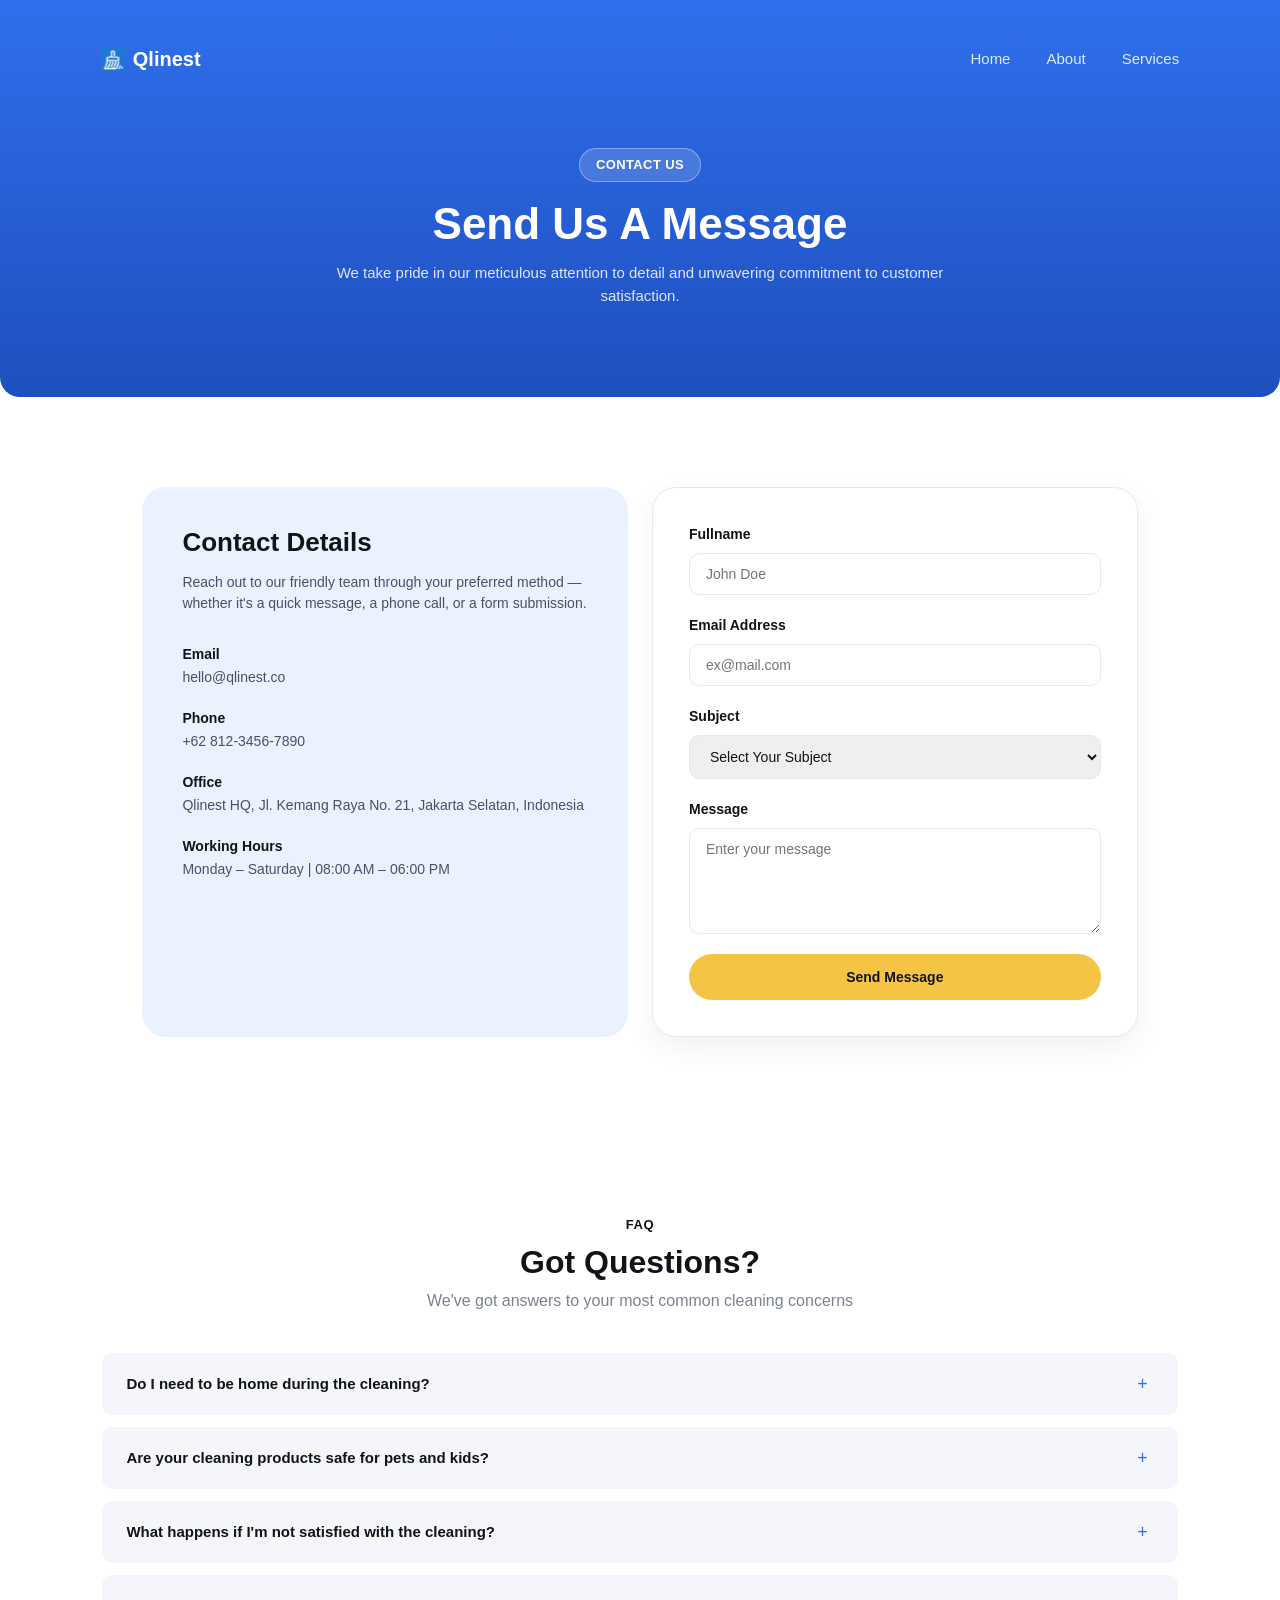
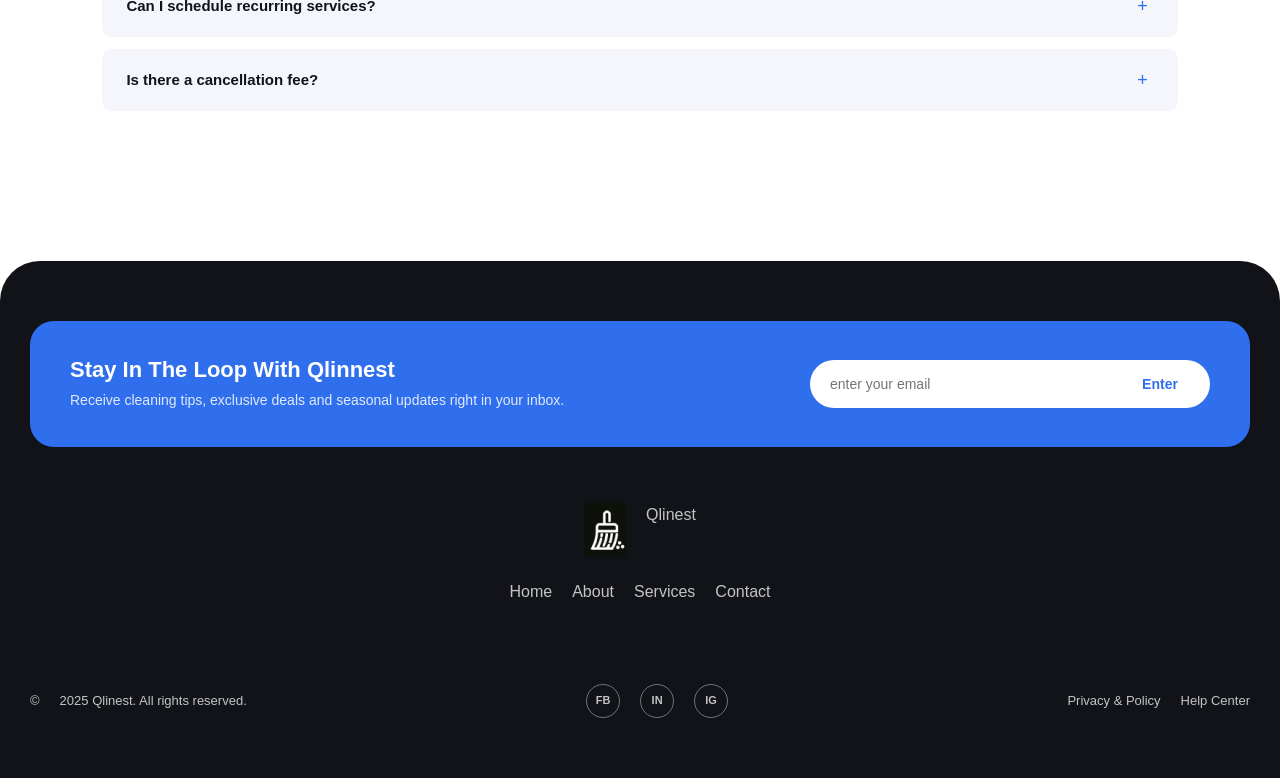
==== contact.html @ 13f0f6b9 "completed the html , css and javascript" ====
<!DOCTYPE html>
<html lang="en">
<head>
<meta charset="UTF-8">
<meta name="viewport" content="width=device-width, initial-scale=1.0">
<title>Qlinest — Contact Us</title>
<link rel="stylesheet" href="./css/style.css">
</head>
<body>

  <section class="hero contact-hero">
    <nav class="navbar">
      <div class="logo">
        <span class="logo-icon"> <img src="./assets/logo.png" alt=""> </span> Qlinest
      </div>
      <ul class="nav-links">
        <li><a href="index.html">Home</a></li>
        <li><a href="index.html#about">About</a></li>
        <li><a href="index.html#services">Services</a></li>
      </ul>
     </nav>

    <div class="contact-hero-copy">
      <span class="eyebrow-pill">CONTACT US</span>
      <h1>Send Us A Message</h1>
      <p>We take pride in our meticulous attention to detail and unwavering commitment to customer satisfaction.</p>
    </div>
  </section>

  <section class="contact-info">
    <div class="contact-details">
      <h2>Contact Details</h2>
      <p>Reach out to our friendly team through your preferred method — whether it's a quick message, a phone call, or a form submission.</p>

      <div class="detail-item">
        <h5>Email</h5>
        <p>hello@qlinest.co</p>
      </div>
      <div class="detail-item">
        <h5>Phone</h5>
        <p>+62 812-3456-7890</p>
      </div>
      <div class="detail-item">
        <h5>Office</h5>
        <p>Qlinest HQ, Jl. Kemang Raya No. 21, Jakarta Selatan, Indonesia</p>
      </div>
      <div class="detail-item">
        <h5>Working Hours</h5>
        <p>Monday – Saturday | 08:00 AM – 06:00 PM</p>
      </div>
    </div>

    <form class="contact-form" id="contactForm">
      <label for="fullname">Fullname</label>
      <input type="text" id="fullname" name="fullname" placeholder="John Doe" required>

      <label for="email">Email Address</label>
      <input type="email" id="email" name="email" placeholder="ex@mail.com" required>

      <label for="subject">Subject</label>
      <select id="subject" name="subject" required>
        <option value="" disabled selected>Select Your Subject</option>
        <option value="general">General Inquiry</option>
        <option value="booking">Booking a Service</option>
        <option value="support">Customer Support</option>
        <option value="other">Other</option>
      </select>

      <label for="message">Message</label>
      <textarea id="message" name="message" placeholder="Enter your message" rows="5" required></textarea>

      <button type="submit">Send Message</button>
    </form>
  </section>

  <div class="toast" id="successToast">
  <span class="toast-icon"> </span>
  <span>Thanks! Message sent.</span>
</div> 

    <section class="FAQs">
    <h4>FAQ</h4>
    <h1>Got Questions?</h1>
    <p>We've got answers to your most common cleaning concerns</p>
   
    <div class="questions" id="faqList">
        <div class="question">
            <div class="question-head">
                <h5>Do I need to be home during the cleaning?</h5>
                <span class="toggle-icon">+</span>
            </div>
            <p>No. As long as we have access , you can carry on with your day</p>
        </div>
        <div class="question">
            <div class="question-head">
                <h5>Are your cleaning products safe for pets and kids?</h5>
                <span class="toggle-icon">+</span>
            </div>
            <p>Yes, all our products are non-toxic and safe for children and pets.</p>
        </div>
        <div class="question">
            <div class="question-head">
                <h5>What happens if I'm not satisfied with the cleaning?</h5>
                <span class="toggle-icon">+</span>
            </div>
            <p>We'll come back and re-clean the area at no extra cost to you.</p>
        </div>
        <div class="question">
            <div class="question-head">
                <h5>Can I schedule recurring services?</h5>
                <span class="toggle-icon">+</span>
            </div>
            <p>Yes, you can set up weekly, bi-weekly, or monthly cleanings.</p>
        </div>
        <div class="question">
            <div class="question-head">
                <h5>Is there a cancellation fee?</h5>
                <span class="toggle-icon">+</span>
            </div>
            <p>No cancellation fee if you cancel at least 24 hours in advance.</p>
        </div>
    </div>

  </section>

<footer class="footer">

<div class="stay"> 
    <div>
    <h2>Stay In The Loop With Qlinnest</h2>
    <p>Receive cleaning tips, exclusive deals and seasonal updates right in your inbox.</p>
    </div>
    <div class="stayaction">
       <input type="text" placeholder="enter your email" id="textarea">
        <button id="textarea1">Enter</button>
    </div>
</div>

<div class="foot-navy">
    <span class="footnav">
         <img src="/assets/blacklogog.png" alt="">Qlinest 
    </span>
      <ul class="footnav">
        <li><a href="index.html">Home</a></li>
        <li><a href="index.html#about">About</a></li>
        <li><a href="index.html#services">Services</a></li>
        <li><a href="contact.html">Contact</a></li>
    </ul>    
</div>

<div class="bottom">
    <div class="footnav"> &copy; <p>2025 Qlinest. All rights reserved.</p>  </div>
    <div class="footnav">
        <h2>FB</h2>
        <h2>IN</h2>
        <h2>IG</h2>
    </div>
    <div class="footnav"><p>Privacy & Policy</p> <p>Help Center</p></div>
</div>

</footer>

<script src="/script.js"></script>
</body>
</html>
---- css/style.css ----
* {
  margin: 0;
  padding: 0;
  box-sizing: border-box;
}

:root {
  --blue: #2f6fed;
  --blue-dark: #1e4fbe;
  --blue-light: #eaf1ff;
  --yellow: #f6c445;
  --yellow-dark: #e6b430;
  --ink: #111318;
  --gray-700: #4a5163;
  --gray-500: #7b8194;
  --gray-200: #e6e9f0;
  --gray-100: #f4f6fb;
  --white: #ffffff;
  --radius-lg: 24px;
  --radius-md: 16px;
  --radius-sm: 10px;
  --shadow-card: 0 10px 30px rgba(17, 19, 24, 0.06);
  --container: 1200px;
}

html {
  scroll-behavior: smooth;
}

body {
  font-family: "Inter", "Segoe UI", Arial, sans-serif;
  color: var(--ink);
  line-height: 1.5;
  background: var(--white);
  overflow-x: hidden;
}

img {
  max-width: 100%;
  display: block;
}

a {
  text-decoration: none;
  color: inherit;
}

h1, h2, h3, h4, h5 {
  font-weight: 700;
  line-height: 1.2;
}

ul {
  list-style: none;
}

section {
  padding: 90px 8%;
}

/* Reusable pill / eyebrow tags */
.eyebrow-pill,
.eyebrow-pill1 {
  display: inline-block;
  padding: 6px 16px;
  border-radius: 999px;
  font-size: 13px;
  font-weight: 600;
  letter-spacing: 0.03em;
  margin-bottom: 16px;
}

.eyebrow-pill {
  background: rgba(255, 255, 255, 0.15);
  color: var(--white);
  border: 1px solid rgba(255, 255, 255, 0.35);
}

.eyebrow-pill1 {
  background: var(--blue-light);
  color: var(--blue);
}


.hero {
  background: linear-gradient(180deg, var(--blue) 0%, var(--blue-dark) 100%);
  border-radius: 0 0 20px 20px;
  padding: 30px 6% 70px;
  color: var(--white);
  position: relative;
  overflow: hidden;
}

.navbar {
  display: flex;
  align-items: center;
  padding: 14px 24px;
  max-width: var(--container);
  margin: 0 auto 60px;
  justify-content: space-between;
  position: sticky;
  top:0;
  z-index: 999;
}

.menus{
  display: flex;
  gap: 140px;
  align-items: center;
}
.logo {
  display: flex;
  align-items: center;
  gap: 8px;
  font-size: 20px;
  font-weight: 700;
  color: var(--white);
  justify-self: start;
}

.logo-icon img {
  width: 24px;
  height: 24px;
}

.nav-links {
  display: flex;
  gap: 36px;
}

.nav-links a {
  color: rgba(255, 255, 255, 0.85);
  font-weight: 500;
  font-size: 15px;
  transition: color 0.2s ease;
}

.nav-links a:hover {
  color: var(--white);
}

.nav-links a.active {
  color: var(--white);
  font-weight: 700;
}

.contact {
  background: transparent;
  color: var(--white);
  border: 1.5px solid rgba(255, 255, 255, 0.7);
  font-weight: 600;
  font-size: 14px;
  padding: 10px 22px;
  border-radius: 999px;
  justify-self: end;
  transition: background 0.2s ease, transform 0.2s ease;
}

.contact:hover {
  background: rgba(255, 255, 255, 0.15);
  transform: translateY(-2px);
}

.hero-inner {
  display: grid;
  grid-template-columns: 1.1fr 1fr;
  gap: 48px;
  max-width: var(--container);
  margin: 0 auto;
  align-items: center;
}

.hero-copy h1 {
  font-size: 52px;
  margin-bottom: 20px;
}

.hero-desc {
  font-size: 16px;
  color: rgba(255, 255, 255, 0.85);
  max-width: 460px;
  margin-bottom: 32px;
}

.hero-actions {
  display: flex;
  align-items: center;
  gap: 28px;
  flex-wrap: wrap;
  margin-bottom: 36px;
}

.hero-action {
  background: var(--yellow);
  color: var(--ink);
  font-weight: 600;
  font-size: 15px;
  padding: 15px 26px;
  border-radius: 999px;
  transition: background 0.2s ease, transform 0.2s ease;
}

.hero-action:hover {
  background: var(--yellow-dark);
  transform: translateY(-2px);
}

.social-proof {
  display: flex;
  align-items: center;
  gap: 12px;
}

.avatars {
  display: flex;
}

.avatar {
  width: 34px;
  height: 34px;
  border-radius: 50%;
  overflow: hidden;
  border: 2px solid var(--blue);
  margin-left: -10px;
  background: var(--gray-200);
  transition: transform 0.2s ease, z-index 0s;
  position: relative;
}

.avatar:first-child {
  margin-left: 0;
}

.avatar:hover {
  transform: translateY(-3px) scale(1.08);
  z-index: 2;
}

.avatar img {
  width: 100%;
  height: 100%;
  object-fit: cover;
}

.social-proof p {
  font-size: 13px;
  color: rgba(255, 255, 255, 0.85);
  line-height: 1.3;
}

.logo-strip {
  display: flex;
  gap: 32px;
  flex-wrap: wrap;
  opacity: 0.6;
  font-size: 14px;
  font-weight: 600;
  letter-spacing: 0.04em;
}

.hero-media {
  display: flex;
  justify-content: center;
}

.hero-photo {
  background: rgba(255, 255, 255, 0.1);
  border: 1px solid rgba(255, 255, 255, 0.25);
  border-radius: var(--radius-lg);
  padding: 12px;
  width: 100%;
  max-width: 420px;
}

.hero-photo img {
  border-radius: var(--radius-md);
  width: 100%;
  object-fit: cover;
  aspect-ratio: 4 / 3.4;
}


.about {
  max-width: var(--container);
  margin: 0 auto;
}
.about-head {
  display: grid;
  align-items: end;
  margin-bottom: 48px;
}

.about-head h2 {
  font-size: 36px;
  margin-top: 12px;
}

.about-head p {
  color: var(--gray-700);
  font-size: 15px;
}

.stats {
  display: grid;
  grid-template-columns: repeat(4, 1fr);
  gap: 24px;
  text-align: center;
  border-top: 1px solid var(--gray-200);
  padding-top: 40px;
}

.stat-num1 {
  display: block;
  font-size: 32px;
  font-weight: 700;
  color: var(--blue);
  margin-bottom: 6px;
}

.stat-label {
  font-size: 14px;
  color: var(--gray-500);
}

.uniqueness {
  display: flex; 
  background: var(--blue-light);
  gap: 100px;
}

.chooseoptions {
  display: grid;
  grid-template-columns: 1fr 1fr;
  gap: 24px;
  border-radius: var(--radius-lg);
}

.chooseoptions > div {
  transition: transform 0.2s ease;
}

.chooseoptions > div:hover {
  transform: translateY(-4px);
}

.chooseoptions img {
  width: 44px;
  height: 44px;
  margin-bottom: 16px;
  border-radius: 10px;
}
.chooseus h5{
    border-radius: 20px;
    padding: 10px;
    width: 10rem;
    text-align: center;
margin-bottom: 40px;
    background-color: #ffffff;
    color: #2f6fed;
}


.services {
  max-width: var(--container);
  margin: 0 auto;
  text-align: center;
}

.services h4 {
  color: var(--blue);
  font-size: 13px;
  letter-spacing: 0.05em;
  text-transform: uppercase;
  margin-bottom: 10px;
}

.services h2 {
  font-size: 34px;
  margin-bottom: 10px;
}

.services > p {
  color: var(--gray-500);
  max-width: 480px;
  margin: 0 auto 44px;
}

.servives-cards {
  display: grid;
  grid-template-columns: repeat(3, 1fr);
  gap: 24px;
  margin-bottom: 40px;
}

.service-card {
  border: 1px solid var(--gray-200);
  border-radius: var(--radius-lg);
  overflow: hidden;
  text-align: left;
  background: var(--white);
  box-shadow: var(--shadow-card);
  transition: transform 0.2s ease, box-shadow 0.2s ease;
}

.service-card:hover {
  transform: translateY(-6px);
  box-shadow: 0 16px 36px rgba(17, 19, 24, 0.1);
}

.service-card img {
  width: 100%;
  background: var(--gray-100);
  object-fit: cover;
}

.service-card .card {
  padding: 20px 22px 26px;
}

.service-card h1 {
  font-size: 17px;
  font-weight: 700;
  margin-bottom: 8px;
}

.service-card p {
  font-size: 14px;
  color: var(--gray-500);
}

.services > a {
  display: inline-block;
  background: var(--yellow);
  color: var(--ink);
  font-weight: 600;
  font-size: 14px;
  padding: 13px 28px;
  border-radius: 999px;
  transition: background 0.2s ease, transform 0.2s ease;
}

.services > a:hover {
  background: var(--yellow-dark);
  transform: translateY(-2px);
}


.explanation {
  max-width: var(--container);
  margin: 0 auto;
  text-align: center;
}

.explanation h4 {
  display: inline-block;
  font-size: 12px;
  font-weight: 600;
  letter-spacing: 0.05em;
  padding: 6px 16px;
  border-radius: 999px;
  margin-bottom: 16px;
}

.explanation > h1 {
  font-size: 32px;
  margin-bottom: 8px;
}

.explanation > p {
  color: var(--gray-500);
  margin-bottom: 48px;
}

.explainparts {
  display: grid;
  grid-template-columns: 1fr 1fr;
  gap: 56px;
  text-align: left;
  align-items: center;
}

.explainblock {
  display: flex;
  gap: 18px;
  padding: 20px 0;
  border-left: 2px solid var(--gray-200);
  padding-left: 24px;
  margin-bottom: 8px;
  cursor: pointer;
  transition: border-color 0.2s ease;
}

.explainblock:hover {
  border-left-color: var(--blue);
  color: var(--blue);
}

.explainblock img {
  width: 40px;
  height: 30px;
  margin: 9px auto;
}

.explain h1 {
  font-size: 17px;
  margin-bottom: 6px;
  transition: color 0.2s ease;
}

.explain p {
  font-size: 14px;
  color: var(--gray-500);
}

.explainimage img {
  border-radius: var(--radius-lg);
  width: 100%;
  aspect-ratio: 4 / 3.6;
  object-fit: cover;
  background: var(--gray-100);
}


.Testimonials {
  background: var(--blue-light);
  border-radius: var(--radius-lg);
  max-width: var(--container);
  margin: 0 auto;
  text-align: center;
}

.Testimonials h4 {
  color: var(--blue);
  font-size: 13px;
  letter-spacing: 0.05em;
  text-transform: uppercase;
  margin-bottom: 10px;
}

.Testimonials h2 {
  font-size: 32px;
  margin-bottom: 8px;
}

.Testimonials > p {
  color: var(--gray-500);
  margin-bottom: 40px;
}

.testimonial-wrap {
  overflow: hidden;
}

.testimonial {
  display: flex;
  gap: 24px;
  overflow-x: auto; /* for carousel slide behavior */
  padding-bottom: 4px;
}

.testimonial::-webkit-scrollbar {
  display: none;
}

.testimoCard {
  background: var(--white);
  border-radius: var(--radius-md);
  padding: 28px;
  text-align: left;
  flex: 0 0 calc(33.333% - 16px);
  scroll-snap-align: start;
  transition: transform 0.2s ease, box-shadow 0.2s ease;
}

.testimoCard:hover {
  transform: translateY(-4px);
  box-shadow: 0 16px 32px rgba(17, 19, 24, 0.1);
}

/* Carousel pagination pill */
.carousel-dots {
  display: flex;
  justify-content: center;
  gap: 4px;
  margin-top: 32px;
  padding: 4px;
  background: var(--white);
  border-radius: 100px;
  width: 120px;
  margin-left: auto;
  margin-right: auto;
}

.carousel-dots .dot {
  flex: 1;
  height: 8px;
  border-radius: 999px;
  background: var(--blue-light);
  cursor: pointer;
}

.carousel-dots .dot:hover {
  background: #c7dafc;
}

.carousel-dots .dot.active {
  background: var(--blue);
}

.carousel-dots .dot.active:hover {
  background: var(--blue-dark);
}

.rating {
  display: flex;
  gap: 4px;
  margin-bottom: 16px;
}

.rating img {
  width: 16px;
  height: 16px;
  background: var(--yellow);
  border-radius: 2px;
}

.testimoCard > p {
  font-size: 14px;
  color: var(--gray-700);
  margin-bottom: 20px;
  min-height: 84px;
}

.testimoCard hr {
  border: none;
  border-top: 1px solid var(--gray-200);
  margin-bottom: 16px;
}

.testifier {
  display: flex;
  align-items: center;
  gap: 12px;
}

.testifier img {
  width: 38px;
  height: 38px;
  border-radius: 50%;
  background: var(--gray-200);
}

.testifier h3 {
  font-size: 14px;
  font-weight: 600;
}

.promotions {
  max-width: var(--container);
  margin: 0 auto;
  text-align: center;
}

.promotions > h4 {
  color: var(--blue);
  font-size: 13px;
  letter-spacing: 0.05em;
  text-transform: uppercase;
  margin-bottom: 10px;
}

.promotions > h1 {
  font-size: 32px;
  margin-bottom: 8px;
}

.promotions > p {
  color: var(--gray-500);
  margin-bottom: 40px;
}

.promotion {
  display: grid;
  grid-template-columns: 1fr 1fr;
  gap: 24px;
}

.promotext {
  background: linear-gradient(135deg, #eef4ff, #dbe8fd);
  color: var(--blue);
  border-radius: var(--radius-lg);
  padding: 20px;
  text-align: left;
  display: flex;
  min-height: 220px;
  transition: transform 0.2s ease, box-shadow 0.2s ease;
}

.promotext:hover {
  transform: translateY(-4px);
  box-shadow: 0 16px 32px rgba(17, 19, 24, 0.12);
}

.promotent{
    flex-direction: column;
}

.promotext h1 {
  font-size: 24px;
  margin-bottom: 12px;
}

.promotext p {
  font-size: 14px;
  color: var(--gray-700);
  margin-bottom: 24px;
}

.promotext a {
  display: inline-block;
  background: var(--yellow);
  color: var(--ink);
  font-weight: 600;
  font-size: 14px;
  padding: 12px 24px;
  border-radius: 999px;
  width: fit-content;
  transition: background 0.2s ease, transform 0.2s ease;
}

.promotext a:hover {
  background: var(--yellow-dark);
  transform: translateY(-2px);
}

.FAQs {
  max-width: 80rem;
  margin: 0 auto;
  text-align: center;
}

.FAQs h4 {
  font-size: 13px;
  letter-spacing: 0.05em;
  text-transform: uppercase;
  margin-bottom: 10px;
}

.FAQs > h1 {
  font-size: 32px;
  margin-bottom: 8px;
}

.FAQs > p {
  color: var(--gray-500);
  margin-bottom: 40px;
}

.questions {
  text-align: left;
  display: flex;
  flex-direction: column;
  gap: 12px;
}

.question {
  background: var(--gray-100);
  border-radius: var(--radius-sm);
  padding: 20px 24px;
  cursor: pointer;
  transition: background 0.2s ease;
}

.question:hover {
  background: #0758fb3b;
}

.question.open {
  background: var(--blue-light);
}

.question.open:hover {
  background: var(--blue-light);
}

.question-head {
  display: flex;
  align-items: center;
  justify-content: space-between;
  gap: 16px;
}

.question h5 {
  font-size: 15px;
  font-weight: 600;
  color: var(--ink);
}

.question p {
  font-size: 14px;
  color: var(--gray-500);
  margin-top: 8px;
  display: none;
}

.question.open p {
  display: block;
}

.toggle-icon {
  flex-shrink: 0;
  width: 22px;
  height: 22px;
  display: flex;
  align-items: center;
  justify-content: center;
  font-size: 18px;
  font-weight: 400;
  color: var(--blue);
  line-height: 1;
  transition: transform 0.2s ease;
}

.question:hover .toggle-icon {
  transform: scale(1.15);
}

.booking {
  max-width: var(--container);
  margin: 60px auto;
  background: var(--blue);
  border-radius: var(--radius-lg);
  display: grid;
  grid-template-columns: 1fr 1.4fr 1fr;
  align-items: center;
  gap: 24px;
  padding: 48px;
  color: var(--white);
  text-align: center;
}

.booking img {
  border-radius: var(--radius-md);
  width: 100%;
  aspect-ratio: 3 / 3.4;
}

.booking h1 {
  font-size: 30px;
  margin-bottom: 12px;
}

.booking h1 span {
  color:#1e4fbe;
}

.booking p {
  font-size: 15px;
  color: rgba(255, 255, 255, 0.85);
  margin-bottom: 24px;
}

.booking a {
  display: inline-block;
  background: var(--yellow);
  color: var(--ink);
  font-weight: 600;
  font-size: 14px;
  padding: 13px 28px;
  border-radius: 999px;
  transition: background 0.2s ease, transform 0.2s ease;
}

.booking a:hover {
  background: var(--yellow-dark);
  transform: translateY(-2px);
}


.blogs {
  max-width: var(--container);
  margin: 0 auto;
  text-align: center;
}

.blogs h4 {
  color: var(--blue);
  font-size: 13px;
  letter-spacing: 0.05em;
  text-transform: uppercase;
  margin-bottom: 10px;
}

.blogs > h1 {
  font-size: 32px;
  margin-bottom: 8px;
}

.blogs > p {
  color: var(--gray-500);
  margin-bottom: 44px;
}

.blogCards {
  display: grid;
  grid-template-columns: 1fr 1fr;
  gap: 24px;
  text-align: left;
}

.blogcontain{
  display: flex;
  flex-direction: column;
  flex: 1;
  gap: 4px;
  text-align: left;
}

.blogCard {
  border-radius: var(--radius-lg);
  overflow: hidden;
  background: var(--gray-100);
  box-shadow: var(--shadow-card);
  transition: transform 0.2s ease, box-shadow 0.2s ease;
}

.blogCard:hover {
  transform: translateY(-4px);
  box-shadow: 0 16px 32px rgba(17, 19, 24, 0.1);
}

.blogCard img {
  width: 100%;
  aspect-ratio: 16 / 10;
  object-fit: cover;
  background: var(--gray-200);
  transition: transform 0.3s ease;
}

.blogCard:hover img {
  transform: scale(1.04);
}

.blogCard h2,
.blogCards h2 {
  font-size: 17px;
  margin: 18px 20px 8px;
}

.blogcontain h2 {
  margin: 0;
}

.blogCard p,
.blogCards .blog > p {
  font-size: 13px;
  margin: 0 20px 10px;
}

.blogcontain p {
  margin: 0;
}

.readmore {
  display: flex;
  gap: 6px;
  margin: 0 20px 20px;
  color: var(--blue);
  font-weight: 600;
  font-size: 13px;
  width: fit-content;
  transition: gap 0.2s ease, color 0.2s ease;
}

.blogcontain .readmore {
  margin: 4px 0 0;
}

.readmore:hover {
  gap: 10px;
  color: var(--blue-dark);
}

.blogCards > div:last-child {
  display: flex;
  flex-direction: column;
  gap: 16px;
}

.blogCards > div:last-child .blog {
  display: flex;
  gap: 14px;
  align-items: center;
  background: var(--gray-100);
  border-radius: var(--radius-md);
  padding: 10px;
  transition: background 0.2s ease;
}

.blogCards > div:last-child .blog:hover {
  background: var(--gray-200);
}


.footer {
  background: var(--ink);
  color: rgba(255, 255, 255, 0.75);
  border-radius: 40px 40px 0 0;
  margin-top: 60px;
  padding: 60px 30px;
}

.stay{
    display: flex;
    justify-content: space-between;
    align-items: center;
    flex-wrap: wrap;
    gap: 24px;
    background: var(--blue);
    border-radius: var(--radius-lg);
    padding: 36px 40px;
    margin-bottom: 56px;
}

.stay h2 {
  color: var(--white);
  font-size: 22px;
  margin-bottom: 6px;
}

.stay p {
  color: rgba(255, 255, 255, 0.85);
  font-size: 14px;
}

.foot-navy{
    display: flex;
    flex-direction: column;
    align-items: center;
    gap: 24px;
    padding-bottom: 5rem;
}

.foot-logo {
  display: flex;
  align-items: center;
  gap: 8px;
  font-size: 20px;
  font-weight: 700;
  color: var(--white);
}

.foot-logo img {
  width: 24px;
  height: 24px;
}

.foot-links {
  display: flex;
  gap: 28px;
  font-size: 14px;
  color: rgba(255, 255, 255, 0.75);
}

.foot-links li {
  cursor: pointer;
  transition: color 0.2s ease;
}

.foot-links li:hover {
  color: var(--white);
}

.footnav{
    display: flex;
    justify-content: center;
    gap: 20px;
}
.stayaction{
    display: flex;
}
#textarea1{
  background: var(--white);
  border: none;
  border-radius: 0px 100px 100px 0px;
  font-size: 14px;
  width: 100px;
  height: 48px;
  color: var(--blue);
  font-weight: bold;
  cursor: pointer;
  transition: background 0.2s ease, color 0.2s ease;

}

#textarea1:hover {
  background: var(--yellow);
  color: var(--ink);
}

#textarea {
  background: var(--white);
  border: none;
  border-radius: 100px 0px 0px 100px;
  padding: 14px 20px;
  font-size: 14px;
  width: 300px;
  max-width: 100%;
  resize: none;
  height: 48px;
  font-family: inherit;
}

.bottom {
  display: flex;
  justify-content: space-between;
  align-items: center;
  flex-wrap: wrap;
  gap: 16px;
  font-size: 13px;
}

.bottom .footnav h2 {
  width: 34px;
  height: 34px;
  border-radius: 50%;
  border: 1px solid rgba(255, 255, 255, 0.4);
  display: flex;
  align-items: center;
  justify-content: center;
  font-size: 11px;
  font-weight: 600;
  cursor: pointer;
  transition: color 0.2s ease, transform 0.2s ease, border-color 0.2s ease;
}

.bottom .footnav h2:hover {
  color: var(--blue);
  border-color: var(--blue);
  transform: translateY(-2px);
}

.bottom .footnav p {
  cursor: pointer;
  transition: color 0.2s ease;
}

.bottom .footnav p:hover {
  color: var(--white);
}

/* Contact hero (shorter than homepage hero) */
.contact-hero {
  padding-bottom: 90px;
  text-align: center;
}

.contact-hero-copy {
  max-width: 640px;
  margin: 40px auto 0;
}

.contact-hero-copy h1 {
  font-size: 44px;
  margin: 16px 0 12px;
}

.contact-hero-copy p {
  font-size: 15px;
  color: rgba(255, 255, 255, 0.85);
}

.contact-hero .eyebrow-pill {
  margin-bottom: 0;
}

/* Contact info section */
.contact-info {
  max-width: var(--container);
  margin: 0 auto;
  display: grid;
  grid-template-columns: 1fr 1fr;
  gap: 24px;
  align-items: stretch;
}

.contact-details {
  background: var(--blue-light);
  border-radius: var(--radius-lg);
  padding: 40px;
  display: flex;
  flex-direction: column;
}

.contact-details h2 {
  font-size: 26px;
  margin-bottom: 14px;
}

.contact-details > p {
  color: var(--gray-700);
  font-size: 14px;
  margin-bottom: 32px;
}

.detail-item {
  margin-bottom: 22px;
}

.detail-item:last-child {
  margin-bottom: 0;
}

.detail-item h5 {
  font-size: 14px;
  font-weight: 700;
  margin-bottom: 4px;
}

.detail-item p {
  font-size: 14px;
  color: var(--gray-700);
}

/* submission message*/
.toast {
  position: fixed;
  bottom: 32px;
  left: 50%;
  transform: translateX(-50%) translateY(20px);
  background: var(--ink);
  color: var(--white);
  font-size: 14px;
  font-weight: 600;
  padding: 14px 24px;
  border-radius: 999px;
  box-shadow: 0 12px 30px rgba(17, 19, 24, 0.25);
  display: flex;
  align-items: center;
  gap: 10px;
  opacity: 0;
  pointer-events: none;
  transition: opacity 0.3s ease, transform 0.3s ease;
  z-index: 1000;
}

.toast.show {
  opacity: 1;
  transform: translateX(-50%) translateY(0);
}

.toast-icon {
  width: 20px;
  height: 20px;
  border-radius: 50%;
  background: var(--blue);
  display: flex;
  align-items: center;
  justify-content: center;
  font-size: 12px;
  flex-shrink: 0;
} 

/* Contact form */
.contact-form {
  background: var(--white);
  border: 1px solid var(--gray-200);
  border-radius: var(--radius-lg);
  padding: 36px;
  display: flex;
  flex-direction: column;
  box-shadow: var(--shadow-card);
}

.contact-form label {
  font-size: 14px;
  font-weight: 600;
  margin-bottom: 8px;
}

.contact-form input,
.contact-form select,
.contact-form textarea {
  border: 1px solid var(--gray-200);
  border-radius: var(--radius-sm);
  padding: 12px 16px;
  font-size: 14px;
  font-family: inherit;
  color: var(--ink);
  margin-bottom: 20px;
  transition: border-color 0.2s ease;
}

.contact-form input:hover,
.contact-form select:hover,
.contact-form textarea:hover {
  border-color: var(--gray-500);
}

.contact-form input:focus,
.contact-form select:focus,
.contact-form textarea:focus {
  outline: none;
  border-color: var(--blue);
}

.contact-form textarea {
  resize: vertical;
  min-height: 100px;
}

.contact-form button {
  background: var(--yellow);
  color: var(--ink);
  font-weight: 600;
  font-size: 14px;
  padding: 15px 26px;
  border: none;
  border-radius: 999px;
  cursor: pointer;
  transition: background 0.2s ease, transform 0.2s ease;
}

.contact-form button:hover {
  background: var(--yellow-dark);
  transform: translateY(-2px);
}


/* RESPONSIVE — TABLET (≤1024px) */

@media (max-width: 1024px) {

    .contact-info {
    grid-template-columns: 1fr;
  }

  section {
    padding: 70px 6%;
  }

  .hero-inner {
    grid-template-columns: 1fr;
    text-align: center;
  }

  .hero-desc {
    max-width: 100%;
    margin-left: auto;
    margin-right: auto;
  }

  .hero-actions {
    justify-content: center;
  }

  .logo-strip {
    justify-content: center;
  }

  .hero-media {
    margin-top: 32px;
  }

  .stats {
    grid-template-columns: repeat(2, 1fr);
    row-gap: 32px;
  }

  .uniqueness {
    flex-direction: column;
    gap: 40px;
    padding: 50px 6%;
  }

  .chooseoptions {
    grid-template-columns: 1fr;
  }

  .servives-cards {
    grid-template-columns: repeat(2, 1fr);
  }

  .explainparts {
    grid-template-columns: 1fr;
  }

  .explainimage {
    order: -1;
  }

  .testimonial {
    grid-template-columns: 1fr;
    gap: 20px;
  }
 .testimoCard {
    flex: 0 0 calc(50% - 12px);
  }
  .promotion {
    grid-template-columns: 1fr;
  }

  .booking {
    grid-template-columns: 1fr;
    text-align: center;
  }

  .booking img {
    max-width: 220px;
    margin: 0 auto;
    aspect-ratio: 16 / 9;
  }


  .blogCards {
    grid-template-columns: 1fr;
  }

  .stay {
    flex-direction: column;
    align-items: center;
    text-align: center;
    gap: 24px;
  }

  .foot-navy {
    gap: 20px;
    text-align: center;
    padding-bottom: 2.5rem;
  }
}

@media (max-width: 640px) {

     .contact-hero-copy h1 {
    font-size: 30px;
  }

  .contact-details,
  .contact-form {
    padding: 24px;
  }

  section {
    padding: 50px 6%;
  }

  .navbar {
    padding: 12px 16px;
    margin-bottom: 36px;
    position: sticky;
    top:0;
    z-index: 99;
  }

  .nav-links {
    display: none;
  }

  .contact {
    padding: 8px 16px;
    font-size: 13px;
  }

  .hero-copy h1 {
    font-size: 32px;
  }

  .hero-desc {
    font-size: 14px;
  }

  .hero-actions {
    flex-direction: column;
    align-items: center;
    gap: 18px;
  }

  .hero-action {
    width: 100%;
    text-align: center;
  }

  .about-head h2 {
    font-size: 26px;
  }

  .stats {
    grid-template-columns: 1fr 1fr;
    gap: 20px;
  }

  .stat-num1 {
    font-size: 24px;
  }

  .chooseus h1 {
    font-size: 24px;
  }

  .services h2 {
    font-size: 26px;
  }

  .servives-cards {
    grid-template-columns: 1fr;
  }

  .explanation > h1 {
    font-size: 26px;
  }

  .explainblock {
    padding-left: 16px;
    gap: 12px;
  }

  .Testimonials h2 {
    font-size: 26px;
  }

  .testimoCard {
    padding: 20px;
    flex: 0 0 100%;
  }

  .promotions > h1 {
    font-size: 24px;
  }

  .promotext {
    flex-direction: column;
    padding: 24px;
  }

  .promotext img {
    margin-top: 16px;
    width: 100%;
  }

  .FAQs > h1 {
    font-size: 26px;
  }

  .question {
    padding: 16px 18px;
  }

  .question h5 {
    font-size: 14px;
  }

  .booking {
    padding: 32px 20px;
  }

  .booking h1 {
    font-size: 22px;
  }

  .blogs > h1 {
    font-size: 26px;
  }

  .blogCards > div:last-child .blog {
    flex-direction: row;
  }

  .footer {
    padding: 50px 20px 24px;
    border-radius: 18px 18px 0 0;
  }

  .stayaction {
    width: 100%;
    max-width: 340px;
  }

  #textarea {
    width: 100%;
  }

  .bottom {
    flex-direction: column;
    text-align: center;
    gap: 14px;
  }

  .footnav {
    flex-wrap: wrap;
    justify-content: center;
  }
}


/* RESPONSIVE — SMALL PHONE (≤400px) */

@media (max-width: 400px) {

  .hero-copy h1 {
    font-size: 28px;
  }

  .logo-strip {
    display: none;
  }

  .stayaction {
    flex-direction: column;
    max-width: 100%;
  }

  #textarea,
  #textarea1 {
    width: 100%;
    border-radius: 100px;
  }

  #textarea1 {
    margin-top: 8px;
    height: 44px;
  }
 
}
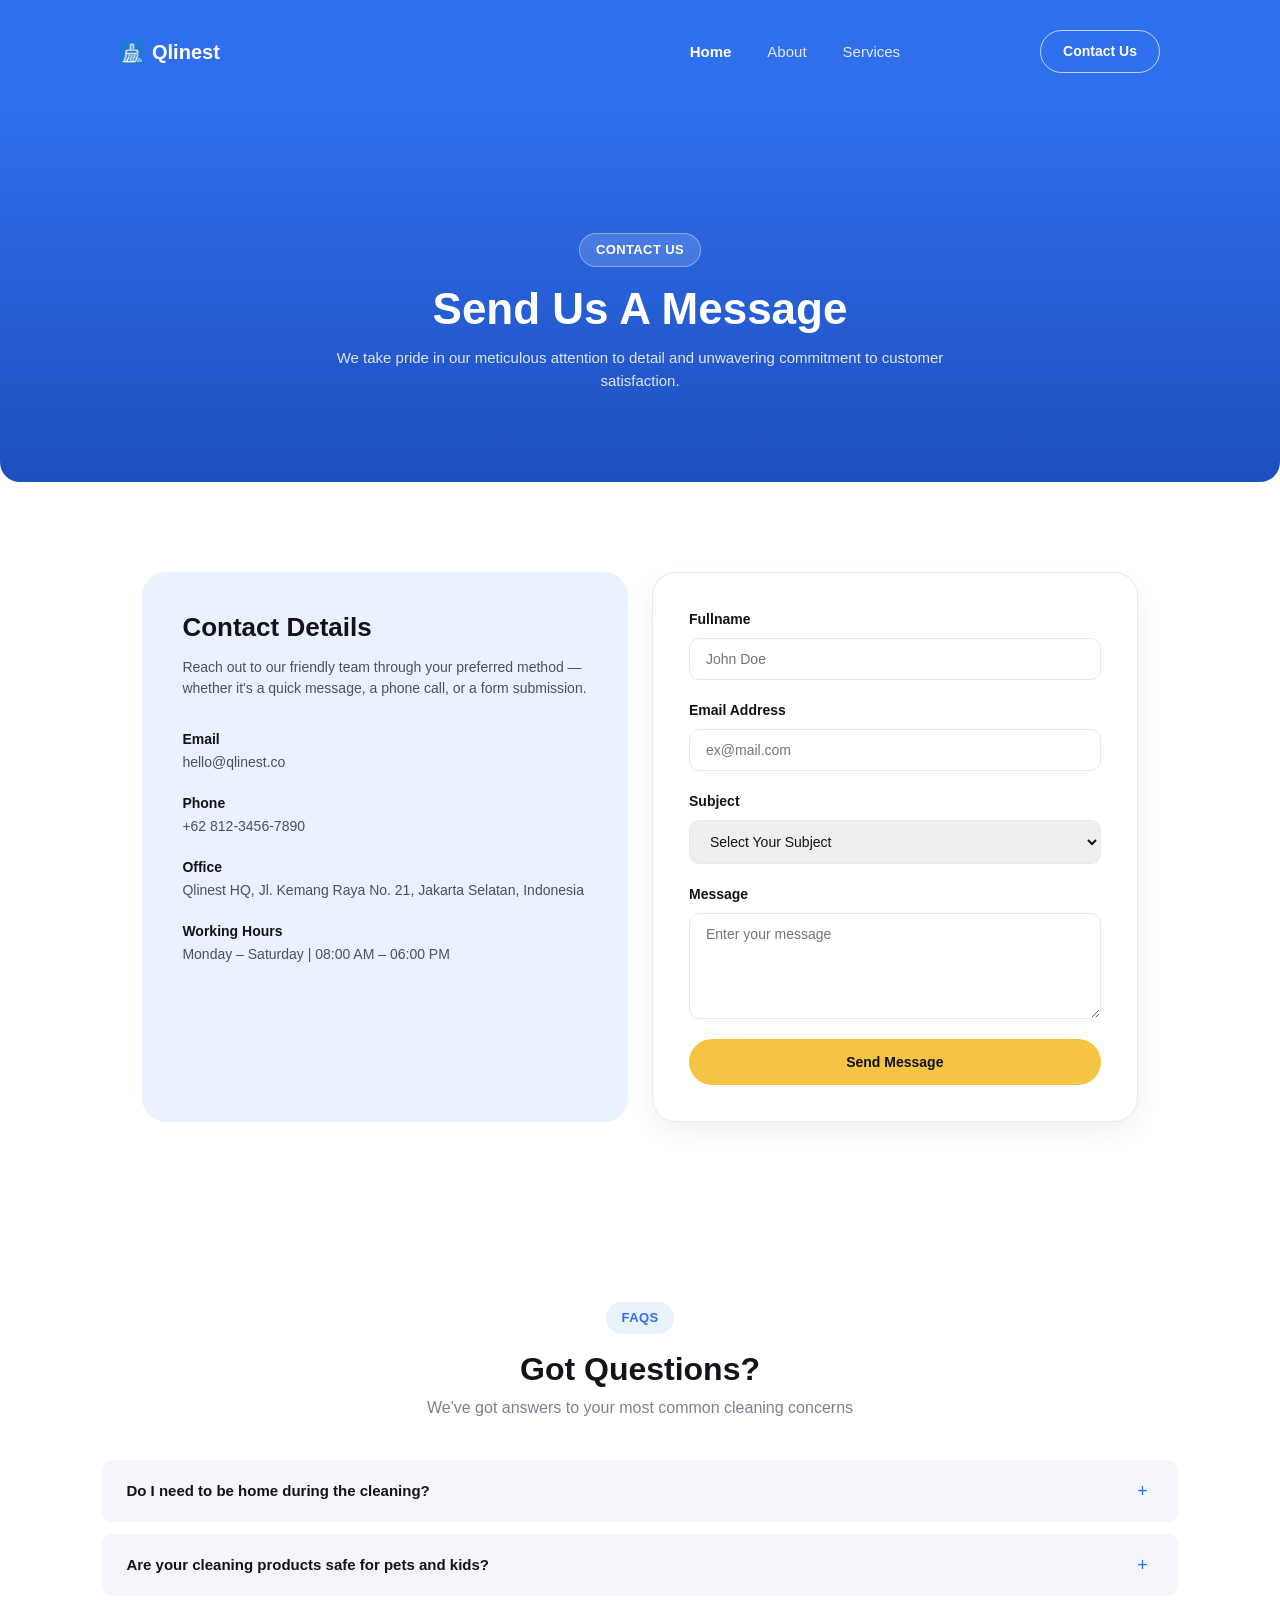
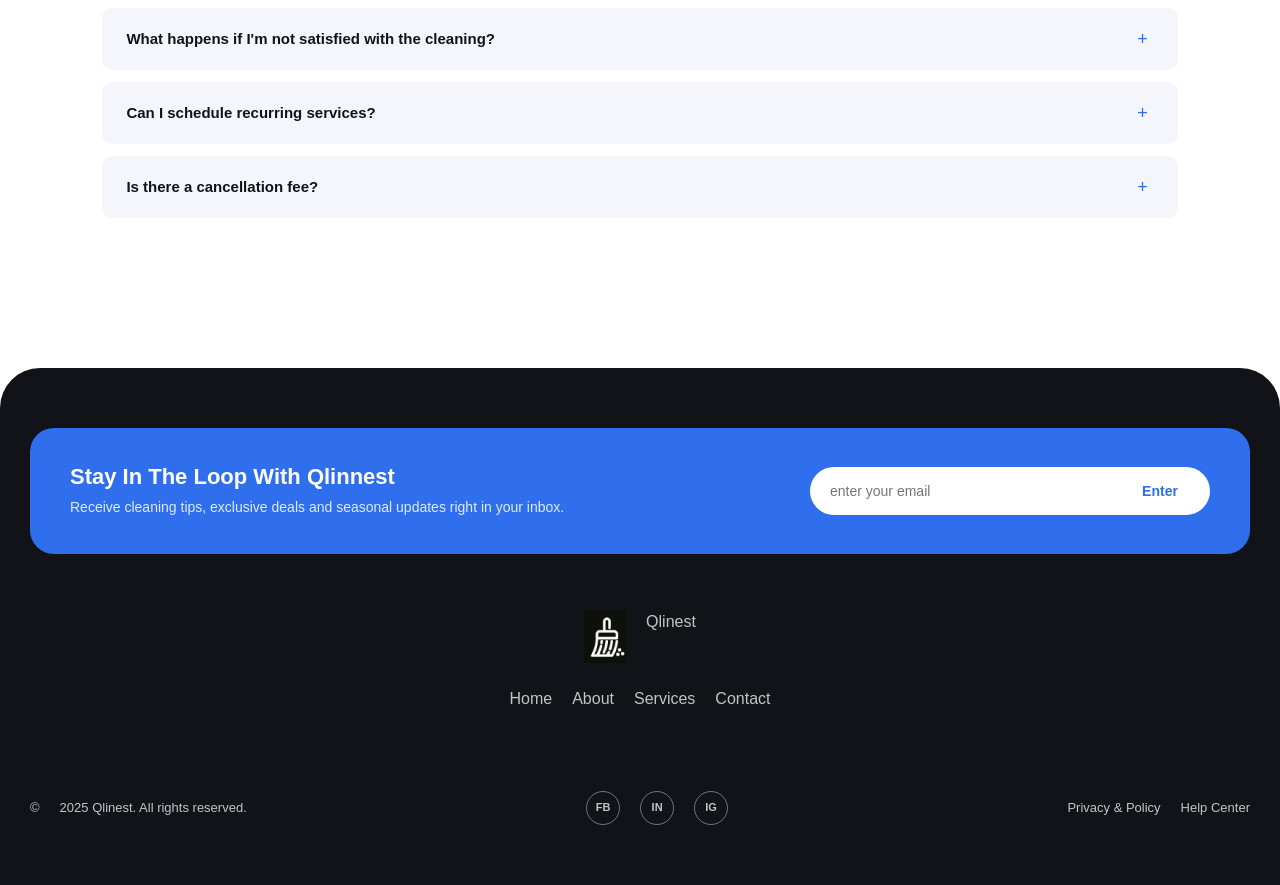
==== commit f920d7f5: "mobile responsiveness complete" ====
--- a/contact.html
+++ b/contact.html
@@ -8,17 +8,26 @@
 </head>
 <body>
 
-  <section class="hero contact-hero">
-    <nav class="navbar">
+       <nav class="navbar">
       <div class="logo">
         <span class="logo-icon"> <img src="./assets/logo.png" alt=""> </span> Qlinest
       </div>
+      <div class="amburger">
+      <div class="menus" id="menus">
+        <svg class="menubar" id="close" xmlns="http://www.w3.org/2000/svg" height="24px" viewBox="0 -960 960 960" width="24px" fill="#000000"><path d="m256-200-56-56 224-224-224-224 56-56 224 224 224-224 56 56-224 224 224 224-56 56-224-224-224 224Z"/></svg>
       <ul class="nav-links">
-        <li><a href="index.html">Home</a></li>
-        <li><a href="index.html#about">About</a></li>
-        <li><a href="index.html#services">Services</a></li>
+        <li><a href="/index.html" class="active">Home</a></li>
+        <li><a href="#about">About</a></li>
+        <li><a href="#services">Services</a></li>
       </ul>
-     </nav>
+        <a href="/contact.html" class="contact">Contact Us</a>
+      </div>
+      <svg class="menubar" id="open" xmlns="http://www.w3.org/2000/svg" height="24px" viewBox="0 -960 960 960" width="24px" fill="#000000"><path d="M120-240v-80h720v80H120Zm0-200v-80h720v80H120Zm0-200v-80h720v80H120Z"/></svg>
+      </div>
+    </nav>
+
+
+  <section class="hero contact-hero">
 
     <div class="contact-hero-copy">
       <span class="eyebrow-pill">CONTACT US</span>
@@ -77,51 +86,15 @@
   <span class="toast-icon"> </span>
   <span>Thanks! Message sent.</span>
 </div> 
-
-    <section class="FAQs">
-    <h4>FAQ</h4>
+   <section class="FAQs">
+   <span class="eyebrow-pill1">FAQS</span>
     <h1>Got Questions?</h1>
     <p>We've got answers to your most common cleaning concerns</p>
    
     <div class="questions" id="faqList">
-        <div class="question">
-            <div class="question-head">
-                <h5>Do I need to be home during the cleaning?</h5>
-                <span class="toggle-icon">+</span>
-            </div>
-            <p>No. As long as we have access , you can carry on with your day</p>
-        </div>
-        <div class="question">
-            <div class="question-head">
-                <h5>Are your cleaning products safe for pets and kids?</h5>
-                <span class="toggle-icon">+</span>
-            </div>
-            <p>Yes, all our products are non-toxic and safe for children and pets.</p>
-        </div>
-        <div class="question">
-            <div class="question-head">
-                <h5>What happens if I'm not satisfied with the cleaning?</h5>
-                <span class="toggle-icon">+</span>
-            </div>
-            <p>We'll come back and re-clean the area at no extra cost to you.</p>
-        </div>
-        <div class="question">
-            <div class="question-head">
-                <h5>Can I schedule recurring services?</h5>
-                <span class="toggle-icon">+</span>
-            </div>
-            <p>Yes, you can set up weekly, bi-weekly, or monthly cleanings.</p>
-        </div>
-        <div class="question">
-            <div class="question-head">
-                <h5>Is there a cancellation fee?</h5>
-                <span class="toggle-icon">+</span>
-            </div>
-            <p>No cancellation fee if you cancel at least 24 hours in advance.</p>
-        </div>
-    </div>
+     
+  </section>
 
-  </section>
 
 <footer class="footer">
 
--- a/css/style.css
+++ b/css/style.css
@@ -23,6 +23,9 @@
   --container: 1200px;
 }
 
+.menubar{
+  display: none;
+}
 html {
   scroll-behavior: smooth;
 }
@@ -35,6 +38,9 @@
   overflow-x: hidden;
 }
 
+.navbar{
+  position: relative;
+}
 img {
   max-width: 100%;
   display: block;
@@ -80,34 +86,40 @@
   background: var(--blue-light);
   color: var(--blue);
 }
-
+.eyebrow-pill2 {
+  background: var(--gray-100);
+  padding: 9px;
+  border-radius: 20px;
+  color: var(--blue);
+}
 
 .hero {
   background: linear-gradient(180deg, var(--blue) 0%, var(--blue-dark) 100%);
   border-radius: 0 0 20px 20px;
-  padding: 30px 6% 70px;
   color: var(--white);
   position: relative;
   overflow: hidden;
 }
 
 .navbar {
-  display: flex;
-  align-items: center;
-  padding: 14px 24px;
-  max-width: var(--container);
-  margin: 0 auto 60px;
+  background: var(--blue);
+  display: flex;
+  align-items: center;
   justify-content: space-between;
+  padding: 30px 120px;
+  max-width: 100%;
+  margin: 0 auto;
   position: sticky;
-  top:0;
+  top: 0;
   z-index: 999;
 }
 
-.menus{
+.menus {
   display: flex;
   gap: 140px;
   align-items: center;
 }
+
 .logo {
   display: flex;
   align-items: center;
@@ -159,6 +171,10 @@
 .contact:hover {
   background: rgba(255, 255, 255, 0.15);
   transform: translateY(-2px);
+}
+
+.menu-toggle {
+  display: none;
 }
 
 .hero-inner {
@@ -264,10 +280,10 @@
 }
 
 .hero-photo {
-  background: rgba(255, 255, 255, 0.1);
-  border: 1px solid rgba(255, 255, 255, 0.25);
+  background: var(--white);
+  border: 1px solid var(--white);
   border-radius: var(--radius-lg);
-  padding: 12px;
+  padding: 3px;
   width: 100%;
   max-width: 420px;
 }
@@ -281,12 +297,13 @@
 
 
 .about {
-  max-width: var(--container);
   margin: 0 auto;
 }
 .about-head {
   display: grid;
-  align-items: end;
+  grid-template-columns: repeat(2, 1fr);
+  align-items: center;
+  gap: 8rem;
   margin-bottom: 48px;
 }
 
@@ -303,8 +320,7 @@
 .stats {
   display: grid;
   grid-template-columns: repeat(4, 1fr);
-  gap: 24px;
-  text-align: center;
+  gap: 20rem;
   border-top: 1px solid var(--gray-200);
   padding-top: 40px;
 }
@@ -361,8 +377,7 @@
 
 
 .services {
-  max-width: var(--container);
-  margin: 0 auto;
+  margin: auto;
   text-align: center;
 }
 
@@ -388,7 +403,7 @@
 .servives-cards {
   display: grid;
   grid-template-columns: repeat(3, 1fr);
-  gap: 24px;
+  gap: 3rem;
   margin-bottom: 40px;
 }
 
@@ -446,7 +461,6 @@
 
 
 .explanation {
-  max-width: var(--container);
   margin: 0 auto;
   text-align: center;
 }
@@ -474,9 +488,13 @@
 .explainparts {
   display: grid;
   grid-template-columns: 1fr 1fr;
-  gap: 56px;
   text-align: left;
   align-items: center;
+}
+
+.explainimage{
+  border-radius: 10px;
+  margin-left: 10rem;
 }
 
 .explainblock {
@@ -490,15 +508,10 @@
   transition: border-color 0.2s ease;
 }
 
-.explainblock:hover {
+.explainblock:hover,
+.explainblock.active {
   border-left-color: var(--blue);
   color: var(--blue);
-}
-
-.explainblock img {
-  width: 40px;
-  height: 30px;
-  margin: 9px auto;
 }
 
 .explain h1 {
@@ -512,20 +525,11 @@
   color: var(--gray-500);
 }
 
-.explainimage img {
-  border-radius: var(--radius-lg);
-  width: 100%;
-  aspect-ratio: 4 / 3.6;
-  object-fit: cover;
-  background: var(--gray-100);
-}
-
 
 .Testimonials {
   background: var(--blue-light);
   border-radius: var(--radius-lg);
-  max-width: var(--container);
-  margin: 0 auto;
+  margin: 20px;
   text-align: center;
 }
 
@@ -552,10 +556,10 @@
 }
 
 .testimonial {
-  display: flex;
-  gap: 24px;
-  overflow-x: auto; /* for carousel slide behavior */
-  padding-bottom: 4px;
+  display: grid;
+  grid-template-columns: repeat(3, 1fr);
+  gap: 16px;
+  overflow: hidden;
 }
 
 .testimonial::-webkit-scrollbar {
@@ -577,39 +581,6 @@
   box-shadow: 0 16px 32px rgba(17, 19, 24, 0.1);
 }
 
-/* Carousel pagination pill */
-.carousel-dots {
-  display: flex;
-  justify-content: center;
-  gap: 4px;
-  margin-top: 32px;
-  padding: 4px;
-  background: var(--white);
-  border-radius: 100px;
-  width: 120px;
-  margin-left: auto;
-  margin-right: auto;
-}
-
-.carousel-dots .dot {
-  flex: 1;
-  height: 8px;
-  border-radius: 999px;
-  background: var(--blue-light);
-  cursor: pointer;
-}
-
-.carousel-dots .dot:hover {
-  background: #c7dafc;
-}
-
-.carousel-dots .dot.active {
-  background: var(--blue);
-}
-
-.carousel-dots .dot.active:hover {
-  background: var(--blue-dark);
-}
 
 .rating {
   display: flex;
@@ -620,7 +591,6 @@
 .rating img {
   width: 16px;
   height: 16px;
-  background: var(--yellow);
   border-radius: 2px;
 }
 
@@ -655,18 +625,29 @@
   font-weight: 600;
 }
 
+
+.carousel-dots {
+  display: flex;
+  justify-content: center;
+  margin-top: 28px;
+}
+
+.carousel-dots .dot {
+  width: 40px;
+  height: 8px;
+  border-radius: 999px;
+  background: var(--white);
+  cursor: pointer;
+  transition: background 0.2s ease;
+}
+
+.carousel-dots .dot.active {
+  background: var(--blue);
+}
+
 .promotions {
-  max-width: var(--container);
   margin: 0 auto;
   text-align: center;
-}
-
-.promotions > h4 {
-  color: var(--blue);
-  font-size: 13px;
-  letter-spacing: 0.05em;
-  text-transform: uppercase;
-  margin-bottom: 10px;
 }
 
 .promotions > h1 {
@@ -826,7 +807,7 @@
 }
 
 .booking {
-  max-width: var(--container);
+  max-width: 90rem;
   margin: 60px auto;
   background: var(--blue);
   border-radius: var(--radius-lg);
@@ -876,11 +857,10 @@
   transform: translateY(-2px);
 }
 
-
 .blogs {
-  max-width: var(--container);
   margin: 0 auto;
   text-align: center;
+  height: auto;
 }
 
 .blogs h4 {
@@ -902,9 +882,8 @@
 }
 
 .blogCards {
-  display: grid;
-  grid-template-columns: 1fr 1fr;
-  gap: 24px;
+  display: flex;
+  justify-content: space-evenly;
   text-align: left;
 }
 
@@ -915,6 +894,7 @@
   gap: 4px;
   text-align: left;
 }
+
 
 .blogCard {
   border-radius: var(--radius-lg);
@@ -1331,12 +1311,20 @@
 
 @media (max-width: 1024px) {
 
-    .contact-info {
+  .contact-info {
     grid-template-columns: 1fr;
   }
 
   section {
     padding: 70px 6%;
+  }
+
+  .navbar {
+    padding: 20px 6%;
+  }
+
+  .menus {
+    gap: 40px;
   }
 
   .hero-inner {
@@ -1362,9 +1350,14 @@
     margin-top: 32px;
   }
 
+  .about-head {
+    grid-template-columns: 1fr;
+    gap: 16px;
+  }
+
   .stats {
     grid-template-columns: repeat(2, 1fr);
-    row-gap: 32px;
+    gap: 32px 20px;
   }
 
   .uniqueness {
@@ -1377,6 +1370,11 @@
     grid-template-columns: 1fr;
   }
 
+  .chooseoptions > div {
+    display: grid;
+    gap: 24px;
+  }
+
   .servives-cards {
     grid-template-columns: repeat(2, 1fr);
   }
@@ -1385,17 +1383,23 @@
     grid-template-columns: 1fr;
   }
 
+  .explainparts > div:last-child {
+    order: -1;
+  }
+
   .explainimage {
-    order: -1;
-  }
-
-  .testimonial {
+    margin-left: 0;
+    width: 100%;
+  }
+
+    .testimonial {
     grid-template-columns: 1fr;
-    gap: 20px;
-  }
- .testimoCard {
+  }
+
+  .testimoCard {
     flex: 0 0 calc(50% - 12px);
   }
+
   .promotion {
     grid-template-columns: 1fr;
   }
@@ -1408,12 +1412,11 @@
   .booking img {
     max-width: 220px;
     margin: 0 auto;
-    aspect-ratio: 16 / 9;
-  }
-
+  }
 
   .blogCards {
-    grid-template-columns: 1fr;
+    flex-direction: column;
+    gap: 24px;
   }
 
   .stay {
@@ -1428,11 +1431,14 @@
     text-align: center;
     padding-bottom: 2.5rem;
   }
-}
+} 
+
+
+/* RESPONSIVE — MOBILE (≤640px) */
 
 @media (max-width: 640px) {
 
-     .contact-hero-copy h1 {
+  .contact-hero-copy h1 {
     font-size: 30px;
   }
 
@@ -1445,42 +1451,92 @@
     padding: 50px 6%;
   }
 
+  
   .navbar {
     padding: 12px 16px;
-    margin-bottom: 36px;
-    position: sticky;
-    top:0;
-    z-index: 99;
-  }
-
-  .nav-links {
+  }
+
+  .hero {
+    padding: 24px 16px 40px;
+  }
+
+  .hero-inner {
+    display: flex;
+    flex-direction: column;
+    gap: 20px;
+    text-align: left;
+  }
+
+  .hero-copy,
+  .hero-actions {
+    display: contents;
+  }
+
+  .eyebrow-pill {
+    order: 1;
+    align-self: flex-start;
+    margin-bottom: 0;
+  }
+
+  .hero-copy h1 {
+    order: 2;
+    font-size: 32px;
+    margin-bottom: 0;
+  }
+
+  .hero-copy h1 br {
     display: none;
   }
 
-  .contact {
-    padding: 8px 16px;
-    font-size: 13px;
-  }
-
-  .hero-copy h1 {
-    font-size: 32px;
+  .hero-copy h1 .hl {
+    color: #7cc8ff;
   }
 
   .hero-desc {
+    order: 3;
     font-size: 14px;
-  }
-
-  .hero-actions {
-    flex-direction: column;
-    align-items: center;
-    gap: 18px;
+    max-width: 100%;
+    margin: 0;
+  }
+
+  .hero-media {
+    order: 4;
+    margin-top: 0;
+  }
+
+  .hero-photo {
+    max-width: 100%;
+    padding: 3px;
+    background: var(--white);
+    border-radius: 14px;
+  }
+
+  .hero-photo img {
+    border-radius: 11px;
   }
 
   .hero-action {
+    order: 5;
     width: 100%;
     text-align: center;
   }
 
+  .social-proof {
+    order: 6;
+    justify-content: center;
+  }
+
+  .logo-strip {
+    order: 7;
+    display: grid;
+    grid-template-columns: 1fr 1fr;
+    gap: 20px 16px;
+    justify-items: center;
+    opacity: 1;
+    margin-top: 8px;
+  }
+
+  
   .about-head h2 {
     font-size: 26px;
   }
@@ -1556,6 +1612,9 @@
 
   .booking h1 {
     font-size: 22px;
+  }
+   .booking img {
+    height: 250px;
   }
 
   .blogs > h1 {
@@ -1590,35 +1649,49 @@
     flex-wrap: wrap;
     justify-content: center;
   }
-}
+} 
 
 
 /* RESPONSIVE — SMALL PHONE (≤400px) */
 
-@media (max-width: 400px) {
-
+@media screen and (max-width: 400px) {
+  .navbar{
+    width: 100%;
+  }
   .hero-copy h1 {
     font-size: 28px;
   }
-
-  .logo-strip {
+  .menus{
+    padding: 5px;
+    gap: 10px;
     display: none;
-  }
-
-  .stayaction {
+    position: absolute;
+    right:0 ;
+    top: 1;
     flex-direction: column;
-    max-width: 100%;
-  }
-
-  #textarea,
-  #textarea1 {
+    .nav-links{
+      flex-direction: column;
+      gap: 10px;
+    }
+    background-color: var(--blue);
+  }
+ 
+  .booking img {
+    max-width: 220px;
+    height: 220px;
+  }
+
+ .stayaction {
     width: 100%;
-    border-radius: 100px;
-  }
-
-  #textarea1 {
-    margin-top: 8px;
-    height: 44px;
-  }
- 
-}+    max-width: 340px;
+  }
+
+  #textarea {
+    width: 100%;
+  }
+ .menubar{
+  display: flex;
+ }
+}
+
+
